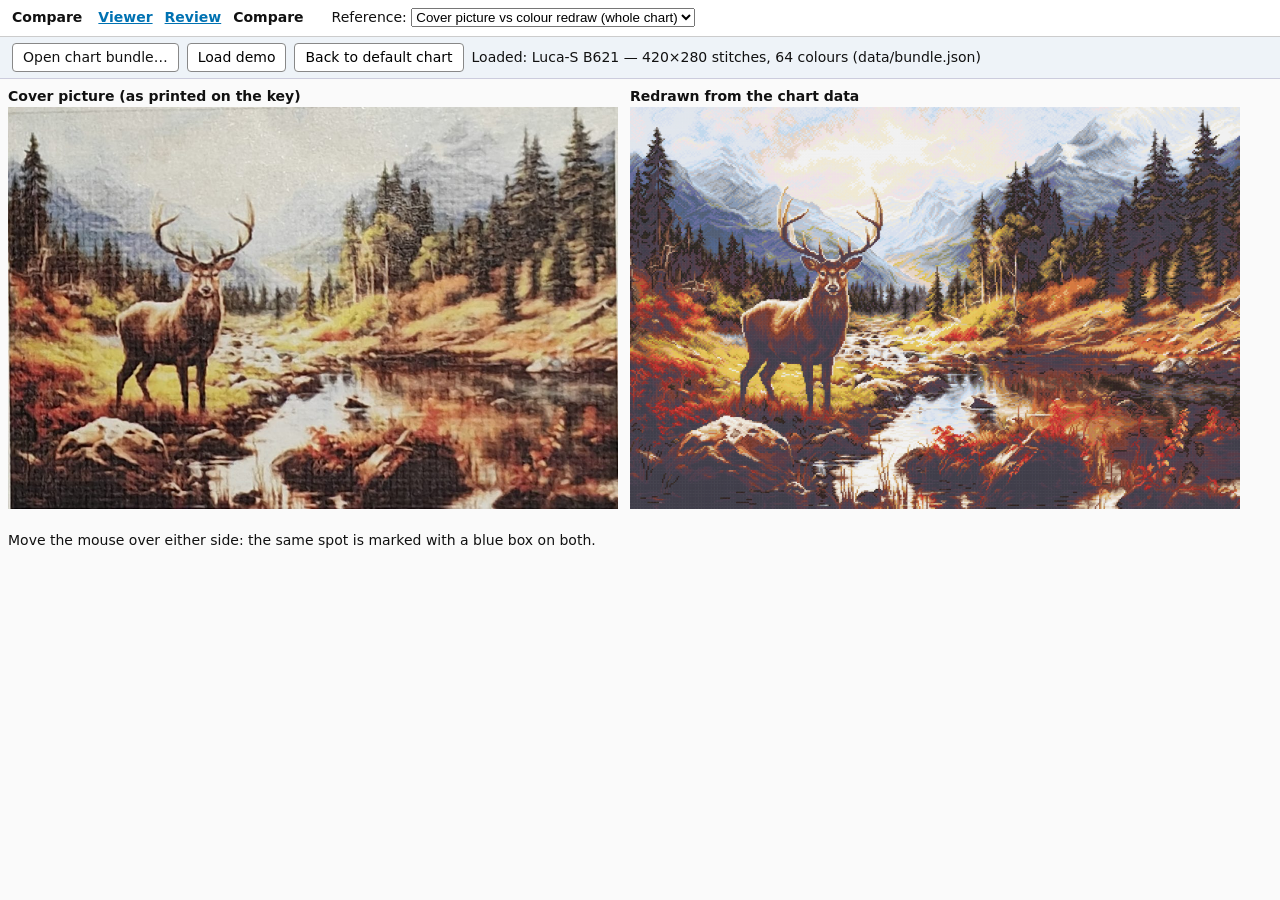
==== compare.html @ bb5fe723 "Initial commit" ====
<!doctype html><html lang="en"><head><meta charset="utf-8"><title>Compare</title>
<meta name="viewport" content="width=device-width,initial-scale=1"><link rel="stylesheet" href="css/style.css"></head><body>
<header><b>Compare</b><nav><a href="index.html">Viewer</a><a href="review.html">Review</a><a class="on" href="compare.html">Compare</a></nav>
<label>Reference: <select id="sel"></select></label><span id="hint"></span></header><div id="bundlebar"></div>
<div style="display:flex;gap:12px;padding:8px;align-items:flex-start;flex-wrap:wrap">
<div><b id="lt">Reference</b><br><canvas id="a"></canvas></div><div><b>Redrawn from the chart data</b><br><canvas id="b"></canvas></div></div>
<p style="padding:0 8px">Move the mouse over either side: the same spot is marked with a blue box on both.</p>
<script type="module">
import {setupPicker,keyMap,loadImages,kvGet,corrKey} from './js/bundle.js';
let B,K,G,grid,refs=[],cur=0,refImg=null;const A=document.getElementById('a'),Bc=document.getElementById('b');
async function onLoad(b){B=b;K=keyMap(b);G=await loadImages(b.glyphs);grid=Int16Array.from(b.grid.nr);
  const corr=await kvGet(corrKey(b))||{};for(const [rc,v] of Object.entries(corr)){const [r,c]=rc.split(',').map(Number);grid[(r-1)*b.grid.cols+c-1]=v;}
  refs=[];if(b.cover)refs.push({name:'Cover picture vs colour redraw (whole chart)',cover:true,img:b.cover,row0:1,col0:1,rows:b.grid.rows,cols:b.grid.cols});
  (b.reference||[]).forEach(r=>refs.push({...r,name:`${r.name} (page ${r.page}, rows ${r.row0}-${r.row0+r.rows-1}, cols ${r.col0}-${r.col0+r.cols-1})`}));
  const sel=document.getElementById('sel');sel.innerHTML=refs.map((r,i)=>`<option value="${i}">${r.name}</option>`).join('');
  sel.onchange=()=>show(+sel.value);if(refs.length)show(0);else document.getElementById('hint').textContent='This bundle has no reference images.';}
async function show(i){cur=i;const r=refs[i];refImg=(await loadImages({x:r.img})).x;
  const maxW=Math.floor((innerWidth-60)/2);const sc=Math.min(1,maxW/refImg.width);A.width=Math.round(refImg.width*sc);A.height=Math.round(refImg.height*sc);Bc.width=A.width;Bc.height=A.height;
  document.getElementById('lt').textContent=r.cover?'Cover picture (as printed on the key)':'Scan (resampled, one cell per square)';redraw();}
function lum(h){const n=parseInt(h.slice(1),16);return 0.299*(n>>16)+0.587*((n>>8)&255)+0.114*(n&255);}
function redraw(mark){const r=refs[cur],a=A.getContext('2d'),b=Bc.getContext('2d');a.drawImage(refImg,0,0,A.width,A.height);
  const cw=Bc.width/r.cols,ch=Bc.height/r.rows;b.fillStyle='#fff';b.fillRect(0,0,Bc.width,Bc.height);
  for(let y=0;y<r.rows;y++)for(let x=0;x<r.cols;x++){const nr=grid[(r.row0-1+y)*B.grid.cols+(r.col0-1+x)];
    if(r.cover){b.fillStyle=K[nr]?K[nr].hex:'#fff';b.fillRect(x*cw,y*ch,Math.ceil(cw),Math.ceil(ch));}
    else{b.drawImage(G[nr],x*cw+1,y*ch+1,cw-2,ch-2);}}
  if(!r.cover){b.strokeStyle='#666';for(let x=0;x<=r.cols;x++){b.lineWidth=(r.col0-1+x)%10===0?2:0.4;b.beginPath();b.moveTo(x*cw,0);b.lineTo(x*cw,Bc.height);b.stroke();}
    for(let y=0;y<=r.rows;y++){b.lineWidth=(r.row0-1+y)%10===0?2:0.4;b.beginPath();b.moveTo(0,y*ch);b.lineTo(Bc.width,y*ch);b.stroke();}}
  if(mark){const s=r.cover?10:1;for(const c of [a,b]){c.strokeStyle='#0072B2';c.lineWidth=3;c.strokeRect((mark.x-(s>1?s/2:0))*cw,(mark.y-(s>1?s/2:0))*ch,cw*s,ch*s);}
    document.getElementById('hint').textContent=`Row ${r.row0+mark.y}, col ${r.col0+mark.x}: #${grid[(r.row0-1+mark.y)*B.grid.cols+(r.col0-1+mark.x)]} ${K[grid[(r.row0-1+mark.y)*B.grid.cols+(r.col0-1+mark.x)]]?.symbol||''}`;}}
for(const c of [A,Bc])c.onmousemove=e=>{const r=refs[cur];if(!r)return;redraw({x:Math.floor(e.offsetX/(c.width/r.cols)),y:Math.floor(e.offsetY/(c.height/r.rows))});};
setupPicker(onLoad);
</script></body></html>
---- css/style.css ----
:root{--blue:#0072B2;--orange:#E69F00;--ink:#111;--bg:#fafafa}
*{box-sizing:border-box}body{margin:0;font:14px/1.4 system-ui,sans-serif;color:var(--ink);background:var(--bg)}
header{display:flex;gap:16px;align-items:center;padding:8px 12px;background:#fff;border-bottom:1px solid #ccc;flex-wrap:wrap}
header nav a{margin-right:12px;color:var(--blue);font-weight:600}header nav a.on{color:var(--ink);text-decoration:none}
#bundlebar{display:flex;gap:8px;align-items:center;flex-wrap:wrap;padding:6px 12px;background:#eef3f8;border-bottom:1px solid #ccd}
.btn{display:inline-block;padding:4px 10px;border:1px solid #888;border-radius:4px;background:#fff;cursor:pointer;font:inherit}
.btn.sel{border:2px solid var(--blue);background:#e6f0f8}
body.drag{outline:6px dashed var(--blue);outline-offset:-6px}
main{display:flex;height:calc(100vh - 92px)}#side{width:340px;overflow:auto;border-right:1px solid #ccc;padding:8px;background:#fff}
#stage{flex:1;position:relative;overflow:hidden}canvas{display:block}
.legend-row{display:flex;align-items:center;gap:6px;padding:2px 4px;cursor:pointer;border:2px solid transparent;border-radius:4px}
.legend-row.on{border-color:var(--blue);background:#e6f0f8}.legend-row img{width:22px;height:22px;border:1px solid #999;background:#fff}
.sw{width:22px;height:22px;border:1px solid #333;flex:none}.mono{font-family:ui-monospace,monospace}
#tip{position:absolute;pointer-events:none;background:#fff;border:1px solid #333;padding:4px 6px;font-size:13px;display:none;white-space:nowrap}
.mismatch{font-weight:700;color:#000;background:#ffe9b3}
table{border-collapse:collapse}td,th{border:1px solid #ccc;padding:2px 6px;text-align:right}
.card{display:inline-flex;gap:8px;align-items:center;border:2px solid #ccc;border-radius:6px;padding:6px;margin:4px;background:#fff;vertical-align:top}
.card.done{border-color:var(--blue)}.card img.crop{width:84px;height:84px;image-rendering:pixelated}.card img.g{width:40px;height:40px;border:1px solid #999}
.card .opts{display:flex;flex-direction:column;gap:3px}
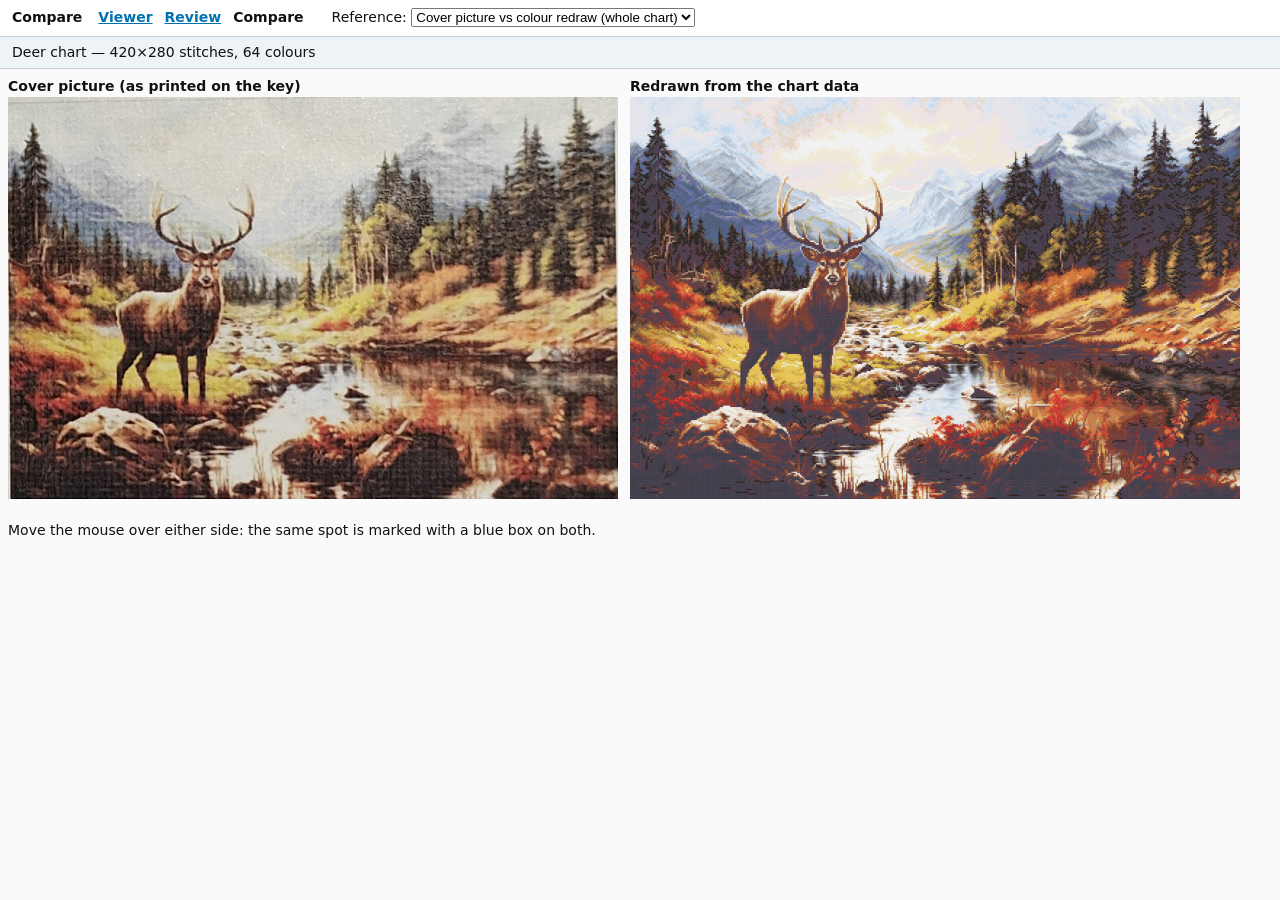
==== commit 88f6165e: "Load data/bundle.json only; neutral naming; better seam-cell classification" ====
--- a/compare.html
+++ b/compare.html
@@ -1,15 +1,15 @@
 <!doctype html><html lang="en"><head><meta charset="utf-8"><title>Compare</title>
 <meta name="viewport" content="width=device-width,initial-scale=1"><link rel="stylesheet" href="css/style.css"></head><body>
 <header><b>Compare</b><nav><a href="index.html">Viewer</a><a href="review.html">Review</a><a class="on" href="compare.html">Compare</a></nav>
-<label>Reference: <select id="sel"></select></label><span id="hint"></span></header><div id="bundlebar"></div>
+<label>Reference: <select id="sel"></select></label><span id="hint"></span></header><div id="statusbar"><span id="status"></span></div>
 <div style="display:flex;gap:12px;padding:8px;align-items:flex-start;flex-wrap:wrap">
 <div><b id="lt">Reference</b><br><canvas id="a"></canvas></div><div><b>Redrawn from the chart data</b><br><canvas id="b"></canvas></div></div>
 <p style="padding:0 8px">Move the mouse over either side: the same spot is marked with a blue box on both.</p>
 <script type="module">
-import {setupPicker,keyMap,loadImages,kvGet,corrKey} from './js/bundle.js';
+import {start,keyMap,loadImages,getCorr} from './js/bundle.js';
 let B,K,G,grid,refs=[],cur=0,refImg=null;const A=document.getElementById('a'),Bc=document.getElementById('b');
 async function onLoad(b){B=b;K=keyMap(b);G=await loadImages(b.glyphs);grid=Int16Array.from(b.grid.nr);
-  const corr=await kvGet(corrKey(b))||{};for(const [rc,v] of Object.entries(corr)){const [r,c]=rc.split(',').map(Number);grid[(r-1)*b.grid.cols+c-1]=v;}
+  const corr=getCorr();for(const [rc,v] of Object.entries(corr)){const [r,c]=rc.split(',').map(Number);grid[(r-1)*b.grid.cols+c-1]=v;}
   refs=[];if(b.cover)refs.push({name:'Cover picture vs colour redraw (whole chart)',cover:true,img:b.cover,row0:1,col0:1,rows:b.grid.rows,cols:b.grid.cols});
   (b.reference||[]).forEach(r=>refs.push({...r,name:`${r.name} (page ${r.page}, rows ${r.row0}-${r.row0+r.rows-1}, cols ${r.col0}-${r.col0+r.cols-1})`}));
   const sel=document.getElementById('sel');sel.innerHTML=refs.map((r,i)=>`<option value="${i}">${r.name}</option>`).join('');
@@ -28,5 +28,5 @@
   if(mark){const s=r.cover?10:1;for(const c of [a,b]){c.strokeStyle='#0072B2';c.lineWidth=3;c.strokeRect((mark.x-(s>1?s/2:0))*cw,(mark.y-(s>1?s/2:0))*ch,cw*s,ch*s);}
     document.getElementById('hint').textContent=`Row ${r.row0+mark.y}, col ${r.col0+mark.x}: #${grid[(r.row0-1+mark.y)*B.grid.cols+(r.col0-1+mark.x)]} ${K[grid[(r.row0-1+mark.y)*B.grid.cols+(r.col0-1+mark.x)]]?.symbol||''}`;}}
 for(const c of [A,Bc])c.onmousemove=e=>{const r=refs[cur];if(!r)return;redraw({x:Math.floor(e.offsetX/(c.width/r.cols)),y:Math.floor(e.offsetY/(c.height/r.rows))});};
-setupPicker(onLoad);
+start(onLoad);
 </script></body></html>
--- a/css/style.css
+++ b/css/style.css
@@ -2,10 +2,9 @@
 *{box-sizing:border-box}body{margin:0;font:14px/1.4 system-ui,sans-serif;color:var(--ink);background:var(--bg)}
 header{display:flex;gap:16px;align-items:center;padding:8px 12px;background:#fff;border-bottom:1px solid #ccc;flex-wrap:wrap}
 header nav a{margin-right:12px;color:var(--blue);font-weight:600}header nav a.on{color:var(--ink);text-decoration:none}
-#bundlebar{display:flex;gap:8px;align-items:center;flex-wrap:wrap;padding:6px 12px;background:#eef3f8;border-bottom:1px solid #ccd}
+#statusbar{display:flex;gap:8px;align-items:center;flex-wrap:wrap;padding:6px 12px;background:#eef3f8;border-bottom:1px solid #ccd}
 .btn{display:inline-block;padding:4px 10px;border:1px solid #888;border-radius:4px;background:#fff;cursor:pointer;font:inherit}
 .btn.sel{border:2px solid var(--blue);background:#e6f0f8}
-body.drag{outline:6px dashed var(--blue);outline-offset:-6px}
 main{display:flex;height:calc(100vh - 92px)}#side{width:340px;overflow:auto;border-right:1px solid #ccc;padding:8px;background:#fff}
 #stage{flex:1;position:relative;overflow:hidden}canvas{display:block}
 .legend-row{display:flex;align-items:center;gap:6px;padding:2px 4px;cursor:pointer;border:2px solid transparent;border-radius:4px}
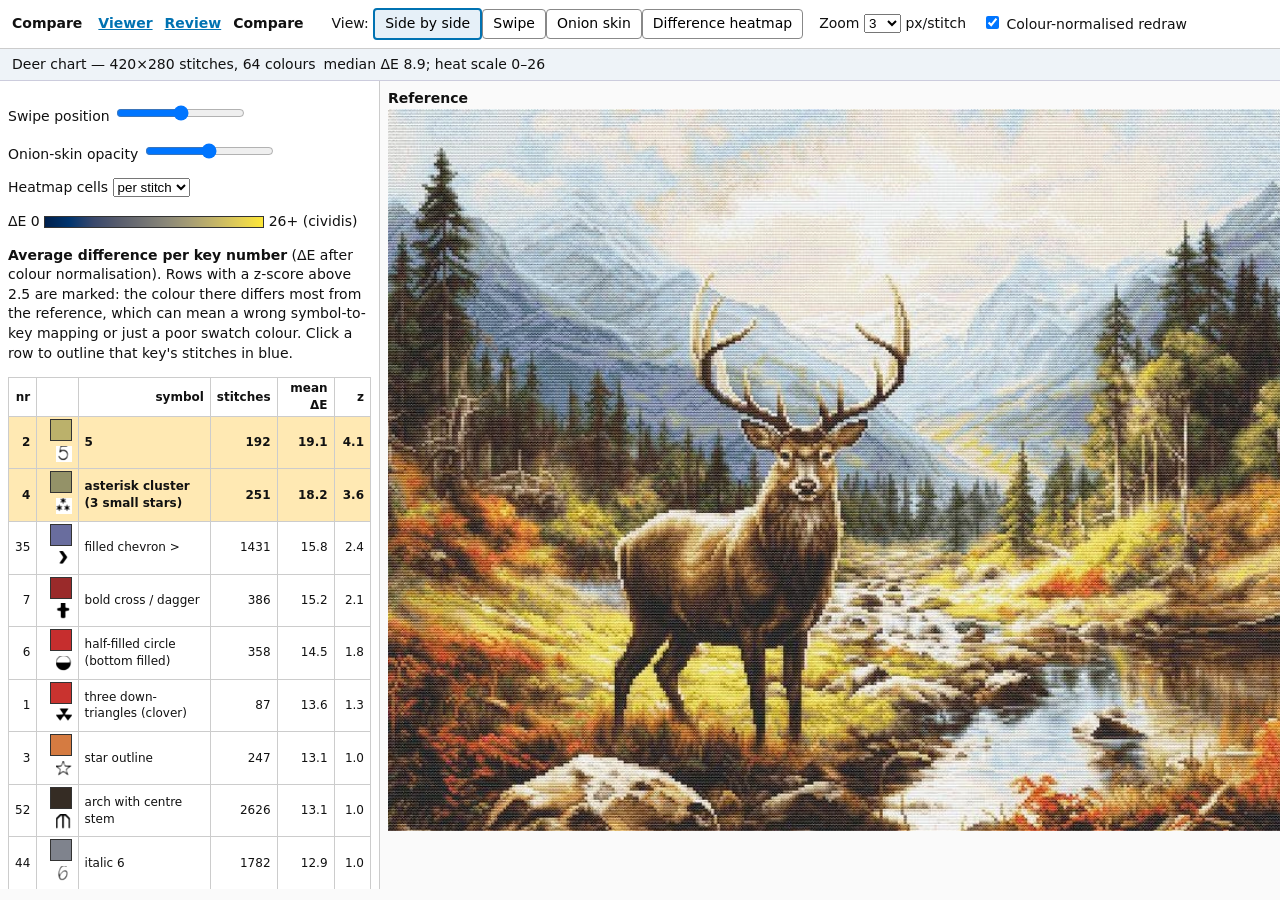
==== commit 371faa5b: "Compare: aligned clean reference, swipe, onion skin, cividis deltaE heatmap, per-key difference tabl" ====
--- a/compare.html
+++ b/compare.html
@@ -1,32 +1,83 @@
-<!doctype html><html lang="en"><head><meta charset="utf-8"><title>Compare</title>
-<meta name="viewport" content="width=device-width,initial-scale=1"><link rel="stylesheet" href="css/style.css"></head><body>
+<!doctype html><html lang="en"><head><meta charset="utf-8"><title>Compare with reference</title>
+<meta name="viewport" content="width=device-width,initial-scale=1"><link rel="stylesheet" href="css/style.css">
+<style>.wrap{position:relative;display:inline-block}.wrap canvas{position:absolute;left:0;top:0}#views{padding:8px;overflow:auto;max-height:calc(100vh - 150px)}
+#keytab{font-size:12px}#keytab tr{cursor:pointer}#keytab tr.on{outline:2px solid var(--blue)}#keytab tr.out td{background:#ffe9b3;font-weight:700}
+.cbar{height:12px;width:220px;display:inline-block;vertical-align:middle;border:1px solid #333}</style></head><body>
 <header><b>Compare</b><nav><a href="index.html">Viewer</a><a href="review.html">Review</a><a class="on" href="compare.html">Compare</a></nav>
-<label>Reference: <select id="sel"></select></label><span id="hint"></span></header><div id="statusbar"><span id="status"></span></div>
-<div style="display:flex;gap:12px;padding:8px;align-items:flex-start;flex-wrap:wrap">
-<div><b id="lt">Reference</b><br><canvas id="a"></canvas></div><div><b>Redrawn from the chart data</b><br><canvas id="b"></canvas></div></div>
-<p style="padding:0 8px">Move the mouse over either side: the same spot is marked with a blue box on both.</p>
+<span>View: <button class="btn sel" data-v="side">Side by side</button><button class="btn" data-v="swipe">Swipe</button><button class="btn" data-v="onion">Onion skin</button><button class="btn" data-v="heat">Difference heatmap</button></span>
+<label>Zoom <select id="zoom"><option>2</option><option selected>3</option><option>4</option><option>6</option><option>8</option><option>12</option></select> px/stitch</label>
+<label><input type="checkbox" id="norm" checked> Colour-normalised redraw</label>
+</header><div id="statusbar"><span id="status"></span> <span id="hint"></span></div>
+<main><div id="side" style="width:380px">
+<div id="ctl"></div>
+<p><b>Average difference per key number</b> (ΔE after colour normalisation). Rows with a z-score above 2.5 are marked: the colour there differs most from the reference, which can mean a wrong symbol-to-key mapping or just a poor swatch colour. Click a row to outline that key's stitches in blue.</p>
+<table id="keytab"></table></div>
+<div id="views" style="flex:1"></div></main>
 <script type="module">
 import {start,keyMap,loadImages,getCorr} from './js/bundle.js';
-let B,K,G,grid,refs=[],cur=0,refImg=null;const A=document.getElementById('a'),Bc=document.getElementById('b');
-async function onLoad(b){B=b;K=keyMap(b);G=await loadImages(b.glyphs);grid=Int16Array.from(b.grid.nr);
-  const corr=getCorr();for(const [rc,v] of Object.entries(corr)){const [r,c]=rc.split(',').map(Number);grid[(r-1)*b.grid.cols+c-1]=v;}
-  refs=[];if(b.cover)refs.push({name:'Cover picture vs colour redraw (whole chart)',cover:true,img:b.cover,row0:1,col0:1,rows:b.grid.rows,cols:b.grid.cols});
-  (b.reference||[]).forEach(r=>refs.push({...r,name:`${r.name} (page ${r.page}, rows ${r.row0}-${r.row0+r.rows-1}, cols ${r.col0}-${r.col0+r.cols-1})`}));
-  const sel=document.getElementById('sel');sel.innerHTML=refs.map((r,i)=>`<option value="${i}">${r.name}</option>`).join('');
-  sel.onchange=()=>show(+sel.value);if(refs.length)show(0);else document.getElementById('hint').textContent='This bundle has no reference images.';}
-async function show(i){cur=i;const r=refs[i];refImg=(await loadImages({x:r.img})).x;
-  const maxW=Math.floor((innerWidth-60)/2);const sc=Math.min(1,maxW/refImg.width);A.width=Math.round(refImg.width*sc);A.height=Math.round(refImg.height*sc);Bc.width=A.width;Bc.height=A.height;
-  document.getElementById('lt').textContent=r.cover?'Cover picture (as printed on the key)':'Scan (resampled, one cell per square)';redraw();}
-function lum(h){const n=parseInt(h.slice(1),16);return 0.299*(n>>16)+0.587*((n>>8)&255)+0.114*(n&255);}
-function redraw(mark){const r=refs[cur],a=A.getContext('2d'),b=Bc.getContext('2d');a.drawImage(refImg,0,0,A.width,A.height);
-  const cw=Bc.width/r.cols,ch=Bc.height/r.rows;b.fillStyle='#fff';b.fillRect(0,0,Bc.width,Bc.height);
-  for(let y=0;y<r.rows;y++)for(let x=0;x<r.cols;x++){const nr=grid[(r.row0-1+y)*B.grid.cols+(r.col0-1+x)];
-    if(r.cover){b.fillStyle=K[nr]?K[nr].hex:'#fff';b.fillRect(x*cw,y*ch,Math.ceil(cw),Math.ceil(ch));}
-    else{b.drawImage(G[nr],x*cw+1,y*ch+1,cw-2,ch-2);}}
-  if(!r.cover){b.strokeStyle='#666';for(let x=0;x<=r.cols;x++){b.lineWidth=(r.col0-1+x)%10===0?2:0.4;b.beginPath();b.moveTo(x*cw,0);b.lineTo(x*cw,Bc.height);b.stroke();}
-    for(let y=0;y<=r.rows;y++){b.lineWidth=(r.row0-1+y)%10===0?2:0.4;b.beginPath();b.moveTo(0,y*ch);b.lineTo(Bc.width,y*ch);b.stroke();}}
-  if(mark){const s=r.cover?10:1;for(const c of [a,b]){c.strokeStyle='#0072B2';c.lineWidth=3;c.strokeRect((mark.x-(s>1?s/2:0))*cw,(mark.y-(s>1?s/2:0))*ch,cw*s,ch*s);}
-    document.getElementById('hint').textContent=`Row ${r.row0+mark.y}, col ${r.col0+mark.x}: #${grid[(r.row0-1+mark.y)*B.grid.cols+(r.col0-1+mark.x)]} ${K[grid[(r.row0-1+mark.y)*B.grid.cols+(r.col0-1+mark.x)]]?.symbol||''}`;}}
-for(const c of [A,Bc])c.onmousemove=e=>{const r=refs[cur];if(!r)return;redraw({x:Math.floor(e.offsetX/(c.width/r.cols)),y:Math.floor(e.offsetY/(c.height/r.rows))});};
+const CIV=[[0,32,77],[0,52,110],[57,72,108],[87,92,109],[112,113,115],[138,135,120],[166,157,116],[195,180,104],[225,205,86],[253,231,55]]; // cividis stops
+function civ(t){if(!isFinite(t))t=0;t=Math.max(0,Math.min(1,t))*(CIV.length-1);const i=Math.min(CIV.length-2,Math.floor(t)),f=t-i;return CIV[i].map((v,k)=>Math.round(v+(CIV[i+1][k]-v)*f));}
+const $=id=>document.getElementById(id);
+let B,K,G,grid,R,C,refImg,cellRef,labRef,labChart,labNorm,dE,keyStats,view='side',sel=null,mark=null,Z=3,swipe=0.5,onion=0.5,block=1,dmax=30;
+function hex2rgb(h){const n=parseInt(h.slice(1),16);return [n>>16,(n>>8)&255,n&255];}
+function rgb2lab([r,g,b]){const f=v=>{v/=255;return v<=0.04045?v/12.92:((v+0.055)/1.055)**2.4;};r=f(r);g=f(g);b=f(b);
+  let x=(0.4124*r+0.3576*g+0.1805*b)/0.95047,y=0.2126*r+0.7152*g+0.0722*b,z=(0.0193*r+0.1192*g+0.9505*b)/1.08883;
+  const h=t=>t>0.008856?Math.cbrt(t):7.787*t+16/116;x=h(x);y=h(y);z=h(z);return [116*y-16,500*(x-y),200*(y-z)];}
+function lab2rgb([L,a,b]){let y=(L+16)/116,x=a/500+y,z=y-b/200;const h=t=>t**3>0.008856?t**3:(t-16/116)/7.787;x=h(x)*0.95047;y=h(y);z=h(z)*1.08883;
+  let r=3.2406*x-1.5372*y-0.4986*z,g=-0.9689*x+1.8758*y+0.0415*z,bb=0.0557*x-0.2040*y+1.0570*z;const f=v=>{v=v>0.0031308?1.055*v**(1/2.4)-0.055:12.92*v;return Math.max(0,Math.min(255,Math.round(v*255)));};return [f(r),f(g),f(bb)];}
+function solve(A,b){const n=A.length;const M=A.map((r,i)=>[...r,b[i]]);for(let i=0;i<n;i++){let p=i;for(let j=i+1;j<n;j++)if(Math.abs(M[j][i])>Math.abs(M[p][i]))p=j;[M[i],M[p]]=[M[p],M[i]];
+  for(let j=0;j<n;j++)if(j!==i){const f=M[j][i]/M[i][i];for(let k=i;k<=n;k++)M[j][k]-=f*M[i][k];}}return M.map((r,i)=>r[n]/r[i]);}
+function analyse(){
+  // reference -> per-cell average colour
+  const box=B.reference_image.box,c=document.createElement('canvas');c.width=refImg.width;c.height=refImg.height;const x=c.getContext('2d');x.drawImage(refImg,0,0);
+  const d=x.getImageData(0,0,c.width,c.height).data,sx=(box[2]-box[0])/C,sy=(box[3]-box[1])/R;cellRef=new Array(R*C);
+  for(let r=0;r<R;r++)for(let q=0;q<C;q++){let s=[0,0,0],n=0;const x0=Math.floor(box[0]+q*sx),x1=Math.max(x0+1,Math.floor(box[0]+(q+1)*sx)),y0=Math.floor(box[1]+r*sy),y1=Math.max(y0+1,Math.floor(box[1]+(r+1)*sy));
+    for(let yy=y0;yy<y1;yy++)for(let xx=x0;xx<x1;xx++){const i=(yy*c.width+xx)*4;s[0]+=d[i];s[1]+=d[i+1];s[2]+=d[i+2];n++;}cellRef[r*C+q]=s.map(v=>v/n);}
+  labRef=cellRef.map(rgb2lab);const keyLab={};B.key.forEach(k=>keyLab[k.nr]=rgb2lab(hex2rgb(k.hex)));labChart=Array.from(grid,v=>keyLab[v]);
+  // rough colour normalisation: affine map chart Lab -> reference Lab (least squares)
+  const AtA=[[0,0,0,0],[0,0,0,0],[0,0,0,0],[0,0,0,0]],Atb=[[0,0,0,0],[0,0,0,0],[0,0,0,0]];
+  for(let i=0;i<labChart.length;i++){const a=[...labChart[i],1];for(let p=0;p<4;p++){for(let q=0;q<4;q++)AtA[p][q]+=a[p]*a[q];for(let o=0;o<3;o++)Atb[o][p]+=a[p]*labRef[i][o];}}
+  const Mx=[0,1,2].map(o=>solve(AtA,Atb[o]));const norm=l=>[0,1,2].map(o=>Mx[o][0]*l[0]+Mx[o][1]*l[1]+Mx[o][2]*l[2]+Mx[o][3]);
+  const normKey={};for(const k in keyLab)normKey[k]=norm(keyLab[k]);labNorm=Array.from(grid,v=>normKey[v]);
+  dE=labNorm.map((l,i)=>Math.hypot(l[0]-labRef[i][0],l[1]-labRef[i][1],l[2]-labRef[i][2]));
+  const acc={};grid.forEach((v,i)=>{(acc[v]??=[]).push(dE[i]);});
+  keyStats=B.key.map(k=>{const a=acc[k.nr]||[];const m=a.reduce((s,v)=>s+v,0)/(a.length||1);return {nr:k.nr,n:a.length,mean:m};});
+  const ms=keyStats.map(s=>s.mean).sort((a,b)=>a-b),med=ms[ms.length>>1],mad=[...ms].map(v=>Math.abs(v-med)).sort((a,b)=>a-b)[ms.length>>1];
+  keyStats.forEach(s=>s.z=(s.mean-med)/(1.4826*mad||1));keyStats.sort((a,b)=>b.mean-a.mean);
+  const all=[...dE].sort((a,b)=>a-b);dmax=Math.ceil(all[Math.floor(all.length*0.98)]);
+  $('hint').textContent=`median ΔE ${all[all.length>>1].toFixed(1)}; heat scale 0–${dmax}`;}
+function table(){$('keytab').innerHTML='<tr><th>nr</th><th></th><th>symbol</th><th>stitches</th><th>mean ΔE</th><th>z</th></tr>'+keyStats.map(s=>{const k=K[s.nr];
+  return `<tr data-nr="${s.nr}" class="${s.z>2.5?'out':''} ${sel===s.nr?'on':''}"><td>${s.nr}</td><td><span class="sw" style="display:inline-block;background:${k.hex}"></span> <img src="${B.glyphs[s.nr]}" width="16" height="16"></td><td style="text-align:left">${k.symbol}</td><td>${s.n}</td><td>${s.mean.toFixed(1)}</td><td>${s.z.toFixed(1)}</td></tr>`;}).join('');
+  $('keytab').querySelectorAll('tr[data-nr]').forEach(tr=>tr.onclick=()=>{const n=+tr.dataset.nr;sel=sel===n?null:n;table();draw();});}
+function chartCanvas(){const c=document.createElement('canvas');c.width=C;c.height=R;const x=c.getContext('2d'),im=x.createImageData(C,R);const useN=$('norm').checked;
+  for(let i=0;i<R*C;i++){const rgb=useN?lab2rgb(labNorm[i]):hex2rgb(K[grid[i]].hex);im.data.set([...rgb,255],i*4);}x.putImageData(im,0,0);return c;}
+function heatCanvas(){const c=document.createElement('canvas');c.width=C;c.height=R;const x=c.getContext('2d'),im=x.createImageData(C,R);
+  for(let r=0;r<R;r+=block)for(let q=0;q<C;q+=block){let s=0,n=0;for(let a=r;a<Math.min(R,r+block);a++)for(let b=q;b<Math.min(C,q+block);b++){s+=dE[a*C+b];n++;}
+    const col=civ(s/n/dmax);for(let a=r;a<Math.min(R,r+block);a++)for(let b=q;b<Math.min(C,q+block);b++)im.data.set([...col,255],(a*C+b)*4);}
+  x.putImageData(im,0,0);return c;}
+let chartC,heatC;
+function draw(){if(!B)return;const W=C*Z,H=R*Z,v=$('views');v.innerHTML='';chartC=chartCanvas();heatC=heatCanvas();
+  const mk=(label,fn)=>{const d=document.createElement('div');d.style.display='inline-block';d.style.margin='0 8px 8px 0';d.innerHTML=`<b>${label}</b><br>`;const cv=document.createElement('canvas');cv.width=W;cv.height=H;d.appendChild(cv);v.appendChild(d);
+    const x=cv.getContext('2d');x.imageSmoothingEnabled=false;fn(x);overlay(x);cv.onmousemove=e=>{mark={c:Math.floor(e.offsetX/Z),r:Math.floor(e.offsetY/Z)};draw();};cv.onmouseleave=()=>{mark=null;};return cv;};
+  const ref=x=>{x.imageSmoothingEnabled=true;const b=B.reference_image.box;x.drawImage(refImg,b[0],b[1],b[2]-b[0],b[3]-b[1],0,0,W,H);x.imageSmoothingEnabled=false;};
+  const ch=x=>x.drawImage(chartC,0,0,W,H);
+  if(view==='side'){mk('Reference',ref);mk('Chart redraw',ch);}
+  else if(view==='swipe'){mk(`Swipe: reference left of the line, chart right (${Math.round(swipe*100)}%)`,x=>{ref(x);x.save();x.beginPath();x.rect(W*swipe,0,W,H);x.clip();ch(x);x.restore();x.fillStyle='#0072B2';x.fillRect(W*swipe-1,0,3,H);});}
+  else if(view==='onion'){mk(`Onion skin: chart over reference at ${Math.round(onion*100)}%`,x=>{ref(x);x.globalAlpha=onion;ch(x);x.globalAlpha=1;});}
+  else{mk(`ΔE heatmap (${block===1?'per stitch':block+'×'+block+' blocks'})`,x=>x.drawImage(heatC,0,0,W,H));mk('Reference',ref);}
+  if(mark&&mark.r>=0&&mark.r<R&&mark.c>=0&&mark.c<C){const i=mark.r*C+mark.c,k=K[grid[i]];$('hint').textContent=`Row ${mark.r+1}, col ${mark.c+1}: #${grid[i]} ${k.symbol} · ΔE ${dE[i].toFixed(1)} · key average ${keyStats.find(s=>s.nr===grid[i]).mean.toFixed(1)}`;}}
+function overlay(x){if(sel!==null){x.strokeStyle='#0072B2';x.lineWidth=Math.max(1,Z/3);for(let i=0;i<R*C;i++)if(grid[i]===sel)x.strokeRect((i%C)*Z,Math.floor(i/C)*Z,Z,Z);}
+  if(mark){x.strokeStyle='#0072B2';x.lineWidth=2;const s=Math.max(Z,10);x.strokeRect(mark.c*Z-(s-Z)/2-2,mark.r*Z-(s-Z)/2-2,s+4,s+4);x.strokeStyle='#E69F00';x.lineWidth=1;x.strokeRect(mark.c*Z-(s-Z)/2-4,mark.r*Z-(s-Z)/2-4,s+8,s+8);}}
+function controls(){const g=CIV.map((c,i)=>`rgb(${c}) ${i/(CIV.length-1)*100}%`).join(',');
+  $('ctl').innerHTML=`<p>Swipe position <input type="range" id="sw" min="0" max="100" value="${swipe*100}"></p><p>Onion-skin opacity <input type="range" id="on" min="0" max="100" value="${onion*100}"></p>
+   <p>Heatmap cells <select id="blk"><option value="1">per stitch</option><option value="5">5×5</option><option value="10">10×10</option></select></p>
+   <p>ΔE 0 <span class="cbar" style="background:linear-gradient(to right,${g})"></span> ${dmax}+ (cividis)</p>`;
+  $('sw').oninput=e=>{swipe=e.target.value/100;draw();};$('on').oninput=e=>{onion=e.target.value/100;draw();};$('blk').onchange=e=>{block=+e.target.value;draw();};}
+async function onLoad(b){B=b;K=keyMap(b);G=await loadImages(b.glyphs);R=b.grid.rows;C=b.grid.cols;grid=Int16Array.from(b.grid.nr);
+  for(const [rc,v] of Object.entries(getCorr())){const [r,c]=rc.split(',').map(Number);grid[(r-1)*C+c-1]=v;}
+  if(!b.reference_image){$('hint').textContent='No reference image in data.';return;}
+  refImg=(await loadImages({x:b.reference_image.src})).x;analyse();controls();table();draw();}
+document.querySelectorAll('[data-v]').forEach(bt=>bt.onclick=()=>{view=bt.dataset.v;document.querySelectorAll('[data-v]').forEach(x=>x.classList.toggle('sel',x===bt));draw();});
+$('zoom').onchange=e=>{Z=+e.target.value;draw();};$('norm').onchange=draw;
 start(onLoad);
 </script></body></html>
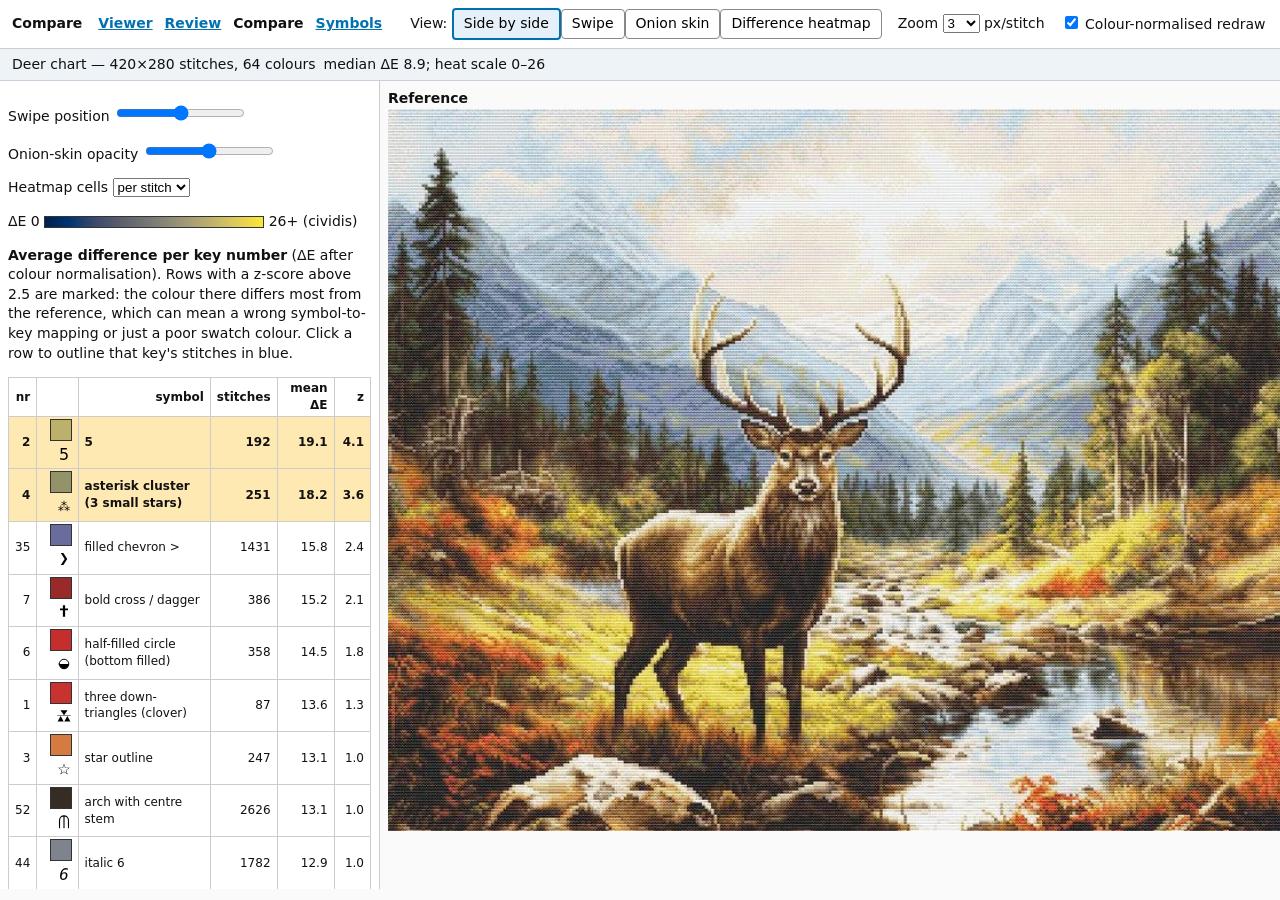
==== commit 291521db: "Vector SVG symbols, symbols check page, viewer uses cached SVG bitmaps" ====
--- a/compare.html
+++ b/compare.html
@@ -3,7 +3,7 @@
 <style>.wrap{position:relative;display:inline-block}.wrap canvas{position:absolute;left:0;top:0}#views{padding:8px;overflow:auto;max-height:calc(100vh - 150px)}
 #keytab{font-size:12px}#keytab tr{cursor:pointer}#keytab tr.on{outline:2px solid var(--blue)}#keytab tr.out td{background:#ffe9b3;font-weight:700}
 .cbar{height:12px;width:220px;display:inline-block;vertical-align:middle;border:1px solid #333}</style></head><body>
-<header><b>Compare</b><nav><a href="index.html">Viewer</a><a href="review.html">Review</a><a class="on" href="compare.html">Compare</a></nav>
+<header><b>Compare</b><nav><a href="index.html">Viewer</a><a href="review.html">Review</a><a class="on" href="compare.html">Compare</a><a href="symbols.html">Symbols</a></nav>
 <span>View: <button class="btn sel" data-v="side">Side by side</button><button class="btn" data-v="swipe">Swipe</button><button class="btn" data-v="onion">Onion skin</button><button class="btn" data-v="heat">Difference heatmap</button></span>
 <label>Zoom <select id="zoom"><option>2</option><option selected>3</option><option>4</option><option>6</option><option>8</option><option>12</option></select> px/stitch</label>
 <label><input type="checkbox" id="norm" checked> Colour-normalised redraw</label>
@@ -15,6 +15,7 @@
 <div id="views" style="flex:1"></div></main>
 <script type="module">
 import {start,keyMap,loadImages,getCorr} from './js/bundle.js';
+import {symUrl} from './js/symbols.js';
 const CIV=[[0,32,77],[0,52,110],[57,72,108],[87,92,109],[112,113,115],[138,135,120],[166,157,116],[195,180,104],[225,205,86],[253,231,55]]; // cividis stops
 function civ(t){if(!isFinite(t))t=0;t=Math.max(0,Math.min(1,t))*(CIV.length-1);const i=Math.min(CIV.length-2,Math.floor(t)),f=t-i;return CIV[i].map((v,k)=>Math.round(v+(CIV[i+1][k]-v)*f));}
 const $=id=>document.getElementById(id);
@@ -47,7 +48,7 @@
   const all=[...dE].sort((a,b)=>a-b);dmax=Math.ceil(all[Math.floor(all.length*0.98)]);
   $('hint').textContent=`median ΔE ${all[all.length>>1].toFixed(1)}; heat scale 0–${dmax}`;}
 function table(){$('keytab').innerHTML='<tr><th>nr</th><th></th><th>symbol</th><th>stitches</th><th>mean ΔE</th><th>z</th></tr>'+keyStats.map(s=>{const k=K[s.nr];
-  return `<tr data-nr="${s.nr}" class="${s.z>2.5?'out':''} ${sel===s.nr?'on':''}"><td>${s.nr}</td><td><span class="sw" style="display:inline-block;background:${k.hex}"></span> <img src="${B.glyphs[s.nr]}" width="16" height="16"></td><td style="text-align:left">${k.symbol}</td><td>${s.n}</td><td>${s.mean.toFixed(1)}</td><td>${s.z.toFixed(1)}</td></tr>`;}).join('');
+  return `<tr data-nr="${s.nr}" class="${s.z>2.5?'out':''} ${sel===s.nr?'on':''}"><td>${s.nr}</td><td><span class="sw" style="display:inline-block;background:${k.hex}"></span> <img src="${symUrl(s.nr)}" width="16" height="16"></td><td style="text-align:left">${k.symbol}</td><td>${s.n}</td><td>${s.mean.toFixed(1)}</td><td>${s.z.toFixed(1)}</td></tr>`;}).join('');
   $('keytab').querySelectorAll('tr[data-nr]').forEach(tr=>tr.onclick=()=>{const n=+tr.dataset.nr;sel=sel===n?null:n;table();draw();});}
 function chartCanvas(){const c=document.createElement('canvas');c.width=C;c.height=R;const x=c.getContext('2d'),im=x.createImageData(C,R);const useN=$('norm').checked;
   for(let i=0;i<R*C;i++){const rgb=useN?lab2rgb(labNorm[i]):hex2rgb(K[grid[i]].hex);im.data.set([...rgb,255],i*4);}x.putImageData(im,0,0);return c;}
